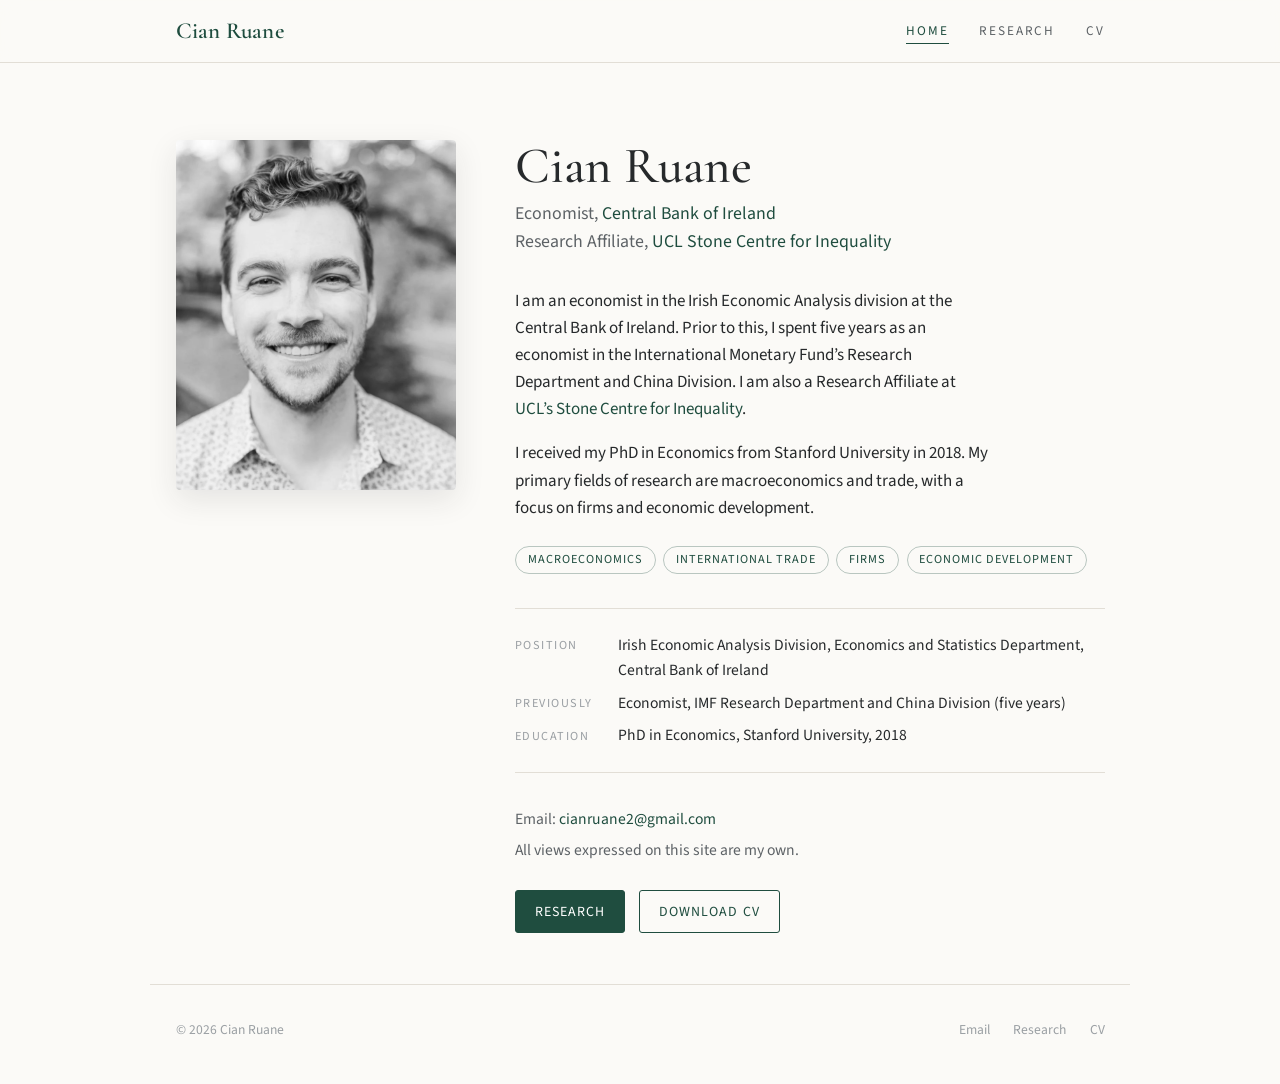
==== index.html @ b176d9f4 "Add files via upload" ====
<!DOCTYPE html>
<html lang="en">
<head>
  <meta charset="utf-8">
  <meta name="viewport" content="width=device-width, initial-scale=1">
  <title>Cian Ruane — Economist</title>
  <meta name="description" content="Cian Ruane is an economist at the Central Bank of Ireland and Research Affiliate at UCL's Stone Centre for Inequality, working on macroeconomics, trade, firms and economic development.">
  <link rel="preconnect" href="https://fonts.googleapis.com">
  <link rel="preconnect" href="https://fonts.gstatic.com" crossorigin>
  <link href="https://fonts.googleapis.com/css2?family=Cormorant+Garamond:ital,wght@0,500;0,600;1,500&family=Source+Sans+3:ital,wght@0,400;0,600;1,400&display=swap" rel="stylesheet">
  <link rel="stylesheet" href="style.css">
  <link rel="icon" href="data:image/svg+xml,<svg xmlns='http://www.w3.org/2000/svg' viewBox='0 0 100 100'><rect width='100' height='100' rx='16' fill='%231f4d3f'/><text x='50' y='68' font-size='58' text-anchor='middle' fill='white' font-family='Georgia,serif'>C</text></svg>">
</head>
<body>

<nav class="nav">
  <div class="nav-inner">
    <a href="index.html" class="nav-name">Cian Ruane</a>
    <ul class="nav-links">
      <li><a href="index.html" class="active">Home</a></li>
      <li><a href="research.html">Research</a></li>
      <li><a href="cv/CianRuane_CV.pdf" target="_blank" rel="noopener">CV</a></li>
    </ul>
  </div>
</nav>

<main class="hero">
  <div>
    <img src="images/cian.jpg" alt="Cian Ruane" class="hero-photo">
  </div>

  <div>
    <h1 class="hero-name">Cian Ruane</h1>
    <p class="hero-role">
      Economist, <a href="https://www.centralbank.ie/" target="_blank" rel="noopener">Central Bank of Ireland</a><br>
      Research Affiliate, <a href="https://www.stone-econ.org/" target="_blank" rel="noopener">UCL Stone Centre for Inequality</a>
    </p>

    <div class="hero-bio">
      <p>I am an economist in the Irish Economic Analysis division at the Central Bank of Ireland. Prior to this, I spent five years as an economist in the International Monetary Fund’s Research Department and China Division. I am also a Research Affiliate at <a href="https://www.stone-econ.org/" target="_blank" rel="noopener">UCL’s Stone Centre for Inequality</a>.</p>
      <p>I received my PhD in Economics from Stanford University in 2018. My primary fields of research are macroeconomics and trade, with a focus on firms and economic development.</p>
    </div>

    <div class="hero-fields">
      <span class="tag">Macroeconomics</span>
      <span class="tag">International Trade</span>
      <span class="tag">Firms</span>
      <span class="tag">Economic Development</span>
    </div>

    <dl class="hero-facts">
      <dt>Position</dt><dd>Irish Economic Analysis Division, Economics and Statistics Department, Central Bank of Ireland</dd>
      <dt>Previously</dt><dd>Economist, IMF Research Department and China Division (five years)</dd>
      <dt>Education</dt><dd>PhD in Economics, Stanford University, 2018</dd>
    </dl>

    <div class="hero-contact">
      <p>Email: <a href="mailto:cianruane2@gmail.com">cianruane2@gmail.com</a></p>
      <p>All views expressed on this site are my own.</p>
    </div>

    <div class="hero-actions">
      <a href="research.html" class="btn primary">Research</a>
      <a href="cv/CianRuane_CV.pdf" class="btn" target="_blank" rel="noopener">Download CV</a>
    </div>
  </div>
</main>

<footer>
  <div>© <span id="year">2026</span> Cian Ruane</div>
  <div>
    <a href="mailto:cianruane2@gmail.com">Email</a>
    <a href="research.html">Research</a>
    <a href="cv/CianRuane_CV.pdf" target="_blank" rel="noopener">CV</a>
  </div>
</footer>
<script>document.getElementById('year').textContent = new Date().getFullYear();</script>
</body>
</html>
---- style.css ----
/* ------------------------------------------------------------
   cianruane.com — stylesheet
   Fonts: Cormorant Garamond (headings) + Source Sans 3 (body)
   Palette: warm off-white ground, deep green accent
   ------------------------------------------------------------ */

:root {
  --ground: #fbfaf7;
  --ink: #26292b;
  --ink-soft: #5d6266;
  --ink-faint: #9a9fa3;
  --accent: #1f4d3f;        /* deep green */
  --accent-soft: #3f7a66;
  --rule: #e2ded6;
  --rule-soft: rgba(226, 222, 214, 0.55);
  --serif: "Cormorant Garamond", "Iowan Old Style", Georgia, serif;
  --sans: "Source Sans 3", "Helvetica Neue", Arial, sans-serif;
  --max: 980px;
}

*, *::before, *::after { box-sizing: border-box; margin: 0; padding: 0; }
html { font-size: 17px; scroll-behavior: smooth; }
body {
  font-family: var(--sans);
  color: var(--ink);
  background: var(--ground);
  line-height: 1.6;
  -webkit-font-smoothing: antialiased;
}
a { color: var(--accent); text-decoration: none; }
a:hover { text-decoration: underline; text-underline-offset: 3px; }

/* ---------- Navigation ---------- */
.nav {
  position: sticky; top: 0; z-index: 10;
  background: rgba(251, 250, 247, 0.9);
  backdrop-filter: blur(10px); -webkit-backdrop-filter: blur(10px);
  border-bottom: 1px solid var(--rule);
}
.nav-inner {
  max-width: var(--max); margin: 0 auto; padding: 0 1.5rem;
  height: 62px; display: flex; align-items: center; justify-content: space-between;
}
.nav-name {
  font-family: var(--serif); font-size: 1.35rem; font-weight: 600;
  color: var(--accent); letter-spacing: 0.01em;
}
.nav-name:hover { text-decoration: none; }
.nav-links { display: flex; gap: 1.8rem; list-style: none; }
.nav-links a {
  font-size: 0.78rem; letter-spacing: 0.14em; text-transform: uppercase;
  color: var(--ink-soft); padding-bottom: 3px;
  border-bottom: 1.5px solid transparent; transition: color .2s, border-color .2s;
}
.nav-links a:hover, .nav-links a.active { color: var(--accent); border-color: var(--accent); text-decoration: none; }

/* ---------- Home / hero ---------- */
.hero {
  max-width: var(--max); margin: 0 auto; padding: 4.5rem 1.5rem 3rem;
  display: grid; grid-template-columns: 280px 1fr; gap: 3.5rem; align-items: start;
}
.hero-photo {
  width: 100%; aspect-ratio: 4 / 5; object-fit: cover; object-position: top;
  border-radius: 4px; filter: grayscale(100%);
  box-shadow: 0 10px 30px rgba(38, 41, 43, 0.10);
}
.hero-name {
  font-family: var(--serif); font-size: 3rem; font-weight: 500; line-height: 1.05;
  color: var(--ink); margin-bottom: 0.4rem;
}
.hero-role { font-size: 1.05rem; color: var(--ink-soft); margin-bottom: 1.8rem; }
.hero-role a { color: var(--accent); }
.hero-bio p { margin-bottom: 1rem; max-width: 60ch; }
.hero-bio p:last-child { margin-bottom: 0; }

.hero-facts {
  display: grid; grid-template-columns: max-content 1fr; column-gap: 1.5rem; row-gap: .45rem;
  margin: 2rem 0; padding: 1.4rem 0; border-top: 1px solid var(--rule); border-bottom: 1px solid var(--rule);
  font-size: 0.92rem;
}
.hero-facts dt { font-size: .72rem; letter-spacing: .12em; text-transform: uppercase; color: var(--ink-faint); padding-top: .2rem; }
.hero-facts dd { color: var(--ink); }

.hero-contact { font-size: .92rem; color: var(--ink-soft); }
.hero-contact p { margin-bottom: .35rem; }
.hero-actions { display: flex; gap: .8rem; margin-top: 1.6rem; flex-wrap: wrap; }
.btn {
  display: inline-block; padding: .55rem 1.1rem; border-radius: 3px; font-size: .82rem;
  letter-spacing: .08em; text-transform: uppercase; border: 1px solid var(--accent);
  color: var(--accent); transition: background .2s, color .2s;
}
.btn:hover { background: var(--accent); color: #fff; text-decoration: none; }
.btn.primary { background: var(--accent); color: #fff; }
.btn.primary:hover { background: var(--accent-soft); border-color: var(--accent-soft); }

.hero-fields { display: flex; flex-wrap: wrap; gap: .45rem; margin-top: 1.4rem; }
.tag {
  font-size: .72rem; letter-spacing: .08em; text-transform: uppercase;
  color: var(--accent); border: 1px solid rgba(31,77,63,.3); border-radius: 999px; padding: .2rem .7rem;
}

/* ---------- Research page ---------- */
.page-head { max-width: var(--max); margin: 0 auto; padding: 3.5rem 1.5rem 1rem; }
.page-title { font-family: var(--serif); font-size: 2.6rem; font-weight: 500; color: var(--ink); line-height: 1.1; }
.page-sub { color: var(--ink-soft); margin-top: .4rem; font-size: .95rem; }
.page-sub a { margin-right: 1.1rem; }

.content { max-width: var(--max); margin: 0 auto; padding: 1rem 1.5rem 3rem; }
.section { margin-bottom: 3rem; }
.section-head { display: flex; align-items: center; gap: 1rem; margin-bottom: 1.2rem; }
.section-head h2 {
  font-family: var(--sans); font-size: .74rem; font-weight: 600; letter-spacing: .16em;
  text-transform: uppercase; color: var(--accent-soft); white-space: nowrap;
}
.section-head::after { content: ""; flex: 1; height: 1px; background: var(--rule); }

.paper { padding: 1.25rem 0; border-bottom: 1px solid var(--rule-soft); }
.paper:last-child { border-bottom: none; }
.paper h3 { font-family: var(--serif); font-size: 1.32rem; font-weight: 600; line-height: 1.3; color: var(--ink); margin-bottom: .2rem; }
.paper h3 a { color: inherit; background-image: linear-gradient(var(--accent), var(--accent)); background-repeat: no-repeat; background-size: 0 1.5px; background-position: 0 100%; transition: background-size .25s ease, color .2s; }
.paper h3 a:hover { text-decoration: none; color: var(--accent); background-size: 100% 1.5px; }
.paper .with { font-size: .9rem; color: var(--ink-soft); }
.paper .venue { font-size: .86rem; font-weight: 600; color: var(--accent); margin-top: .15rem; }
.paper .venue span { font-weight: 400; color: var(--ink-soft); }
.paper .note { font-size: .84rem; color: var(--ink-soft); font-style: italic; margin-top: .15rem; }
.paper .links { font-size: .82rem; margin-top: .35rem; }
.paper .links a { margin-right: .9rem; }
.paper .links a::before { content: "↗ "; color: var(--ink-faint); }

/* collapsible abstract */
.paper details { margin-top: .4rem; font-size: .88rem; }
.paper summary { cursor: pointer; color: var(--accent-soft); font-size: .8rem; list-style: none; user-select: none; display: inline-block; }
.paper summary::-webkit-details-marker { display: none; }
.paper summary::before { content: "+ "; }
.paper details[open] summary::before { content: "− "; }
.paper details p {
  margin-top: .55rem; padding: .9rem 1rem; color: var(--ink-soft); line-height: 1.6;
  background: rgba(226, 222, 214, .18); border-left: 2px solid var(--rule); text-align: justify; hyphens: auto;
}

/* compact lists (discussions, reports) */
.item { padding: .7rem 0; border-bottom: 1px solid var(--rule-soft); font-size: .95rem; }
.item:last-child { border-bottom: none; }
.item .t { font-weight: 600; color: var(--ink); }
.item .by { color: var(--ink-soft); }
.item .where { display: block; font-size: .85rem; color: var(--ink-soft); margin-top: .1rem; }

/* ---------- Footer ---------- */
footer {
  max-width: var(--max); margin: 0 auto; padding: 2rem 1.5rem 2.5rem;
  border-top: 1px solid var(--rule); display: flex; justify-content: space-between; gap: 1rem; flex-wrap: wrap;
  font-size: .8rem; color: var(--ink-faint);
}
footer a { color: var(--ink-faint); margin-left: 1.2rem; }
footer a:hover { color: var(--accent); }

/* ---------- Responsive ---------- */
@media (max-width: 720px) {
  html { font-size: 16px; }
  .hero { grid-template-columns: 1fr; gap: 2rem; padding-top: 2.5rem; }
  .hero-photo { max-width: 240px; }
  .hero-name { font-size: 2.4rem; }
  .page-title { font-size: 2.1rem; }
  .nav-links { gap: 1.1rem; }
  .nav-links a { font-size: .72rem; }
  footer { flex-direction: column; }
  footer a { margin-left: 0; margin-right: 1.2rem; }
}
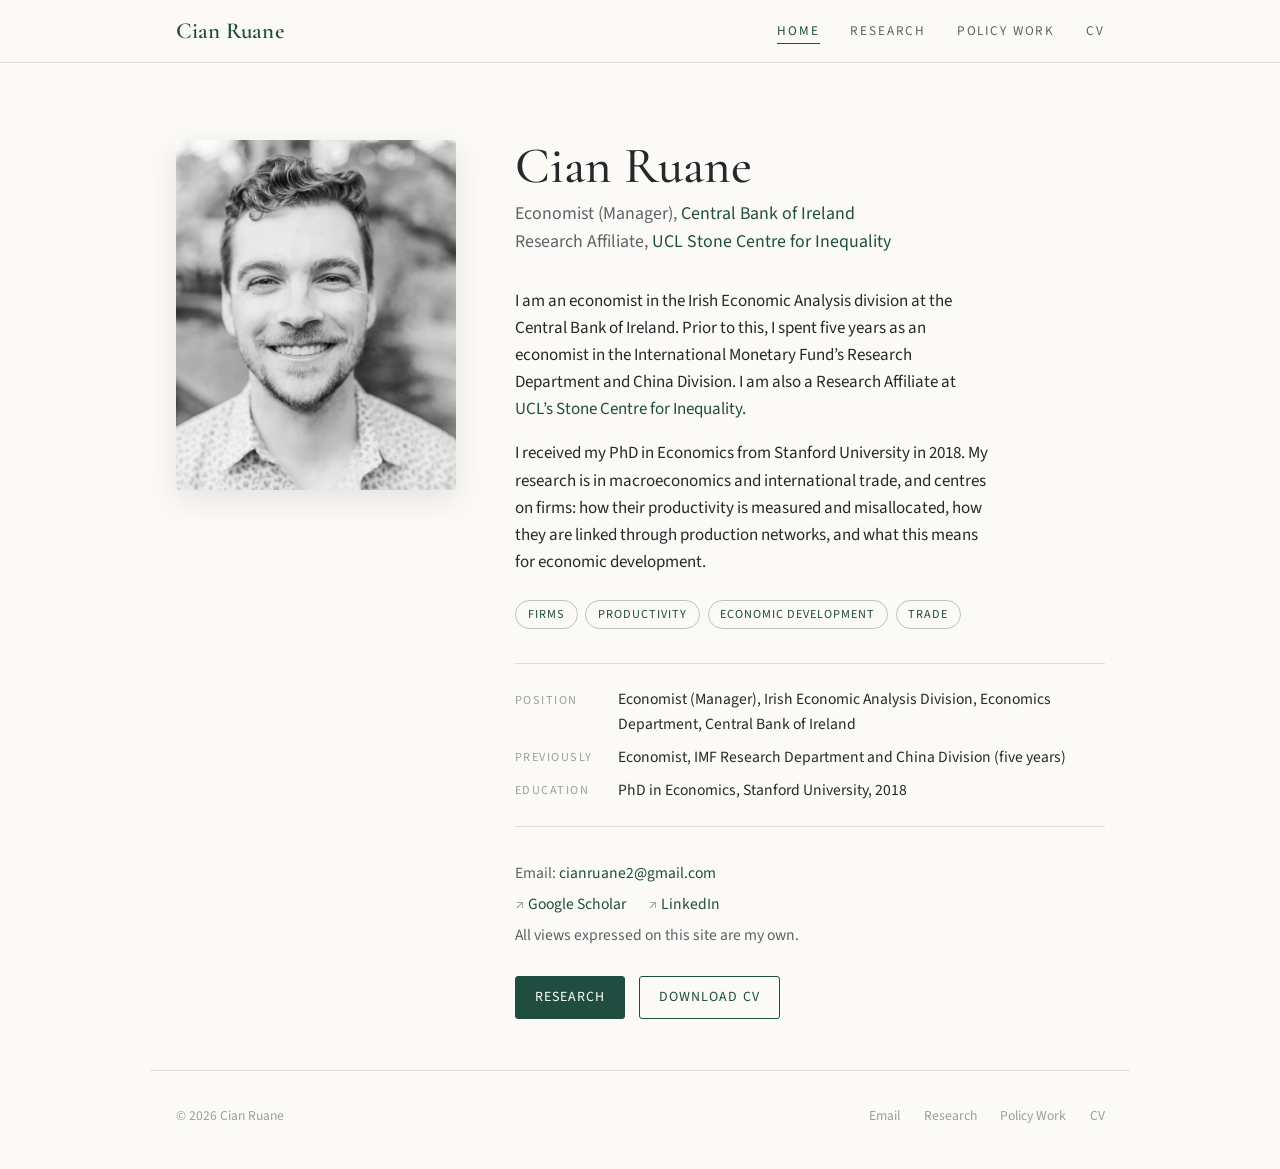
==== commit 05b77630: "Add files via upload" ====
--- a/index.html
+++ b/index.html
@@ -19,6 +19,7 @@
     <ul class="nav-links">
       <li><a href="index.html" class="active">Home</a></li>
       <li><a href="research.html">Research</a></li>
+      <li><a href="policy.html">Policy Work</a></li>
       <li><a href="cv/CianRuane_CV.pdf" target="_blank" rel="noopener">CV</a></li>
     </ul>
   </div>
@@ -32,30 +33,34 @@
   <div>
     <h1 class="hero-name">Cian Ruane</h1>
     <p class="hero-role">
-      Economist, <a href="https://www.centralbank.ie/" target="_blank" rel="noopener">Central Bank of Ireland</a><br>
+      Economist (Manager), <a href="https://www.centralbank.ie/" target="_blank" rel="noopener">Central Bank of Ireland</a><br>
       Research Affiliate, <a href="https://www.stone-econ.org/" target="_blank" rel="noopener">UCL Stone Centre for Inequality</a>
     </p>
 
     <div class="hero-bio">
       <p>I am an economist in the Irish Economic Analysis division at the Central Bank of Ireland. Prior to this, I spent five years as an economist in the International Monetary Fund’s Research Department and China Division. I am also a Research Affiliate at <a href="https://www.stone-econ.org/" target="_blank" rel="noopener">UCL’s Stone Centre for Inequality</a>.</p>
-      <p>I received my PhD in Economics from Stanford University in 2018. My primary fields of research are macroeconomics and trade, with a focus on firms and economic development.</p>
+      <p>I received my PhD in Economics from Stanford University in 2018. My research is in macroeconomics and international trade, and centres on firms: how their productivity is measured and misallocated, how they are linked through production networks, and what this means for economic development.</p>
     </div>
 
     <div class="hero-fields">
-      <span class="tag">Macroeconomics</span>
-      <span class="tag">International Trade</span>
       <span class="tag">Firms</span>
+      <span class="tag">Productivity</span>
       <span class="tag">Economic Development</span>
+      <span class="tag">Trade</span>
     </div>
 
     <dl class="hero-facts">
-      <dt>Position</dt><dd>Irish Economic Analysis Division, Economics and Statistics Department, Central Bank of Ireland</dd>
+      <dt>Position</dt><dd>Economist (Manager), Irish Economic Analysis Division, Economics Department, Central Bank of Ireland</dd>
       <dt>Previously</dt><dd>Economist, IMF Research Department and China Division (five years)</dd>
       <dt>Education</dt><dd>PhD in Economics, Stanford University, 2018</dd>
     </dl>
 
     <div class="hero-contact">
       <p>Email: <a href="mailto:cianruane2@gmail.com">cianruane2@gmail.com</a></p>
+      <p class="profiles">
+        <a href="https://scholar.google.com/citations?user=1qoMaBkAAAAJ" target="_blank" rel="noopener">Google Scholar</a>
+        <a href="https://www.linkedin.com/in/cian-ruane-a4b4a42b" target="_blank" rel="noopener">LinkedIn</a>
+      </p>
       <p>All views expressed on this site are my own.</p>
     </div>
 
@@ -71,6 +76,7 @@
   <div>
     <a href="mailto:cianruane2@gmail.com">Email</a>
     <a href="research.html">Research</a>
+    <a href="policy.html">Policy Work</a>
     <a href="cv/CianRuane_CV.pdf" target="_blank" rel="noopener">CV</a>
   </div>
 </footer>
--- a/style.css
+++ b/style.css
@@ -83,6 +83,8 @@
 
 .hero-contact { font-size: .92rem; color: var(--ink-soft); }
 .hero-contact p { margin-bottom: .35rem; }
+.hero-contact .profiles a { margin-right: 1.1rem; }
+.hero-contact .profiles a::before { content: "↗ "; color: var(--ink-faint); }
 .hero-actions { display: flex; gap: .8rem; margin-top: 1.6rem; flex-wrap: wrap; }
 .btn {
   display: inline-block; padding: .55rem 1.1rem; border-radius: 3px; font-size: .82rem;
@@ -120,8 +122,13 @@
 .paper h3 a { color: inherit; background-image: linear-gradient(var(--accent), var(--accent)); background-repeat: no-repeat; background-size: 0 1.5px; background-position: 0 100%; transition: background-size .25s ease, color .2s; }
 .paper h3 a:hover { text-decoration: none; color: var(--accent); background-size: 100% 1.5px; }
 .paper .with { font-size: .9rem; color: var(--ink-soft); }
-.paper .venue { font-size: .86rem; font-weight: 600; color: var(--accent); margin-top: .15rem; }
-.paper .venue span { font-weight: 400; color: var(--ink-soft); }
+.paper .venue { font-size: .92rem; margin-top: .35rem; color: var(--ink-soft); }
+.paper .venue .j {
+  display: inline-block; font-family: var(--serif); font-size: 1.02rem; font-weight: 600; font-style: italic;
+  color: var(--accent); background: rgba(31,77,63,.07); border-left: 3px solid var(--accent);
+  padding: .05rem .55rem .05rem .5rem; margin-right: .4rem; border-radius: 0 3px 3px 0;
+}
+.paper .venue .status { font-weight: 600; color: var(--ink); }
 .paper .note { font-size: .84rem; color: var(--ink-soft); font-style: italic; margin-top: .15rem; }
 .paper .links { font-size: .82rem; margin-top: .35rem; }
 .paper .links a { margin-right: .9rem; }
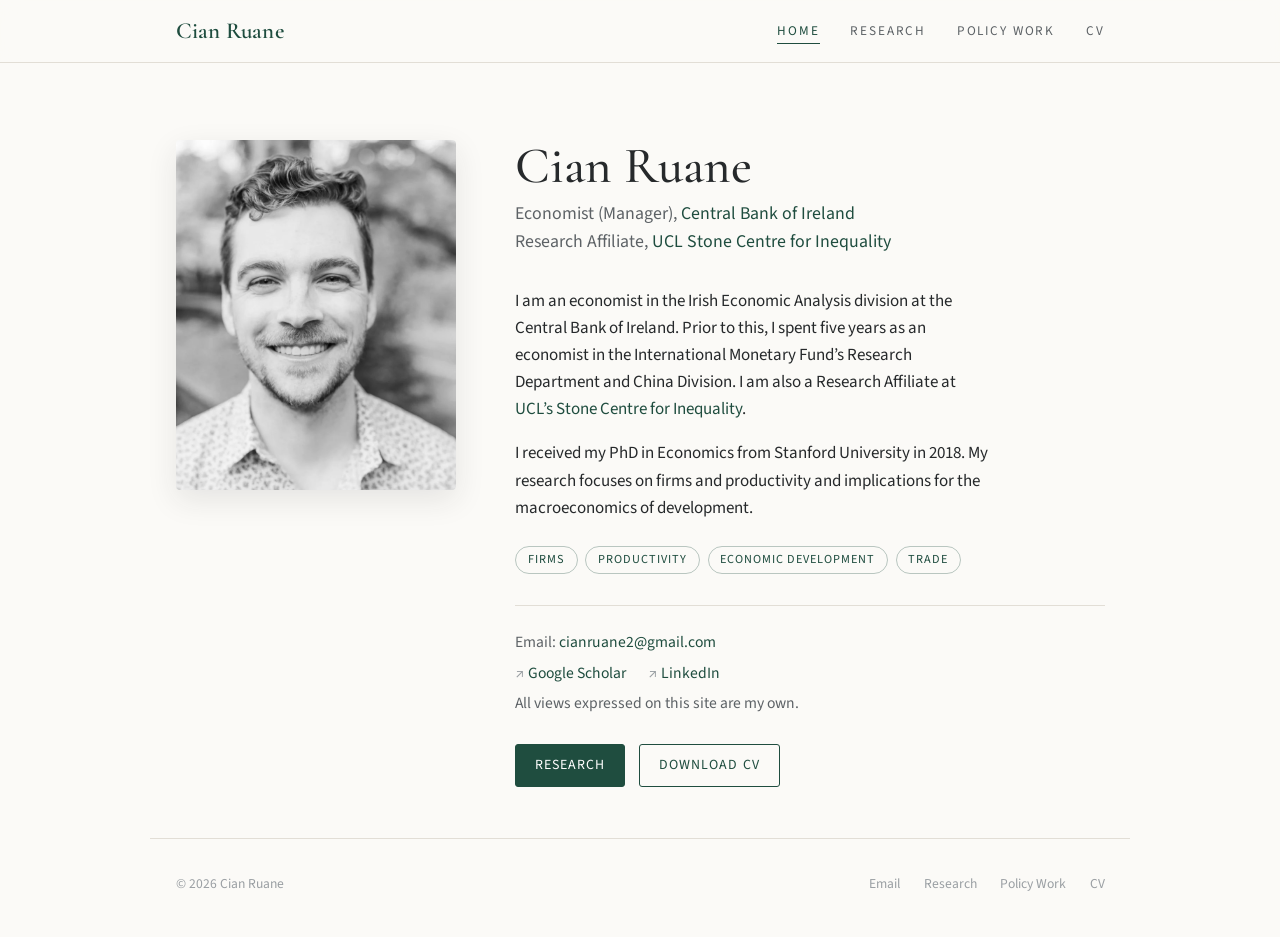
==== commit d1157dbd: "Add files via upload" ====
--- a/index.html
+++ b/index.html
@@ -39,7 +39,7 @@
 
     <div class="hero-bio">
       <p>I am an economist in the Irish Economic Analysis division at the Central Bank of Ireland. Prior to this, I spent five years as an economist in the International Monetary Fund’s Research Department and China Division. I am also a Research Affiliate at <a href="https://www.stone-econ.org/" target="_blank" rel="noopener">UCL’s Stone Centre for Inequality</a>.</p>
-      <p>I received my PhD in Economics from Stanford University in 2018. My research is in macroeconomics and international trade, and centres on firms: how their productivity is measured and misallocated, how they are linked through production networks, and what this means for economic development.</p>
+      <p>I received my PhD in Economics from Stanford University in 2018. My research focuses on firms and productivity and implications for the macroeconomics of development.</p>
     </div>
 
     <div class="hero-fields">
@@ -49,11 +49,6 @@
       <span class="tag">Trade</span>
     </div>
 
-    <dl class="hero-facts">
-      <dt>Position</dt><dd>Economist (Manager), Irish Economic Analysis Division, Economics Department, Central Bank of Ireland</dd>
-      <dt>Previously</dt><dd>Economist, IMF Research Department and China Division (five years)</dd>
-      <dt>Education</dt><dd>PhD in Economics, Stanford University, 2018</dd>
-    </dl>
 
     <div class="hero-contact">
       <p>Email: <a href="mailto:cianruane2@gmail.com">cianruane2@gmail.com</a></p>
--- a/style.css
+++ b/style.css
@@ -81,7 +81,7 @@
 .hero-facts dt { font-size: .72rem; letter-spacing: .12em; text-transform: uppercase; color: var(--ink-faint); padding-top: .2rem; }
 .hero-facts dd { color: var(--ink); }
 
-.hero-contact { font-size: .92rem; color: var(--ink-soft); }
+.hero-contact { font-size: .92rem; color: var(--ink-soft); margin-top: 1.8rem; padding-top: 1.4rem; border-top: 1px solid var(--rule); }
 .hero-contact p { margin-bottom: .35rem; }
 .hero-contact .profiles a { margin-right: 1.1rem; }
 .hero-contact .profiles a::before { content: "↗ "; color: var(--ink-faint); }
@@ -124,9 +124,8 @@
 .paper .with { font-size: .9rem; color: var(--ink-soft); }
 .paper .venue { font-size: .92rem; margin-top: .35rem; color: var(--ink-soft); }
 .paper .venue .j {
-  display: inline-block; font-family: var(--serif); font-size: 1.02rem; font-weight: 600; font-style: italic;
-  color: var(--accent); background: rgba(31,77,63,.07); border-left: 3px solid var(--accent);
-  padding: .05rem .55rem .05rem .5rem; margin-right: .4rem; border-radius: 0 3px 3px 0;
+  font-family: var(--serif); font-size: 1.05rem; font-weight: 600; font-style: italic;
+  color: var(--accent); margin-right: .35rem;
 }
 .paper .venue .status { font-weight: 600; color: var(--ink); }
 .paper .note { font-size: .84rem; color: var(--ink-soft); font-style: italic; margin-top: .15rem; }
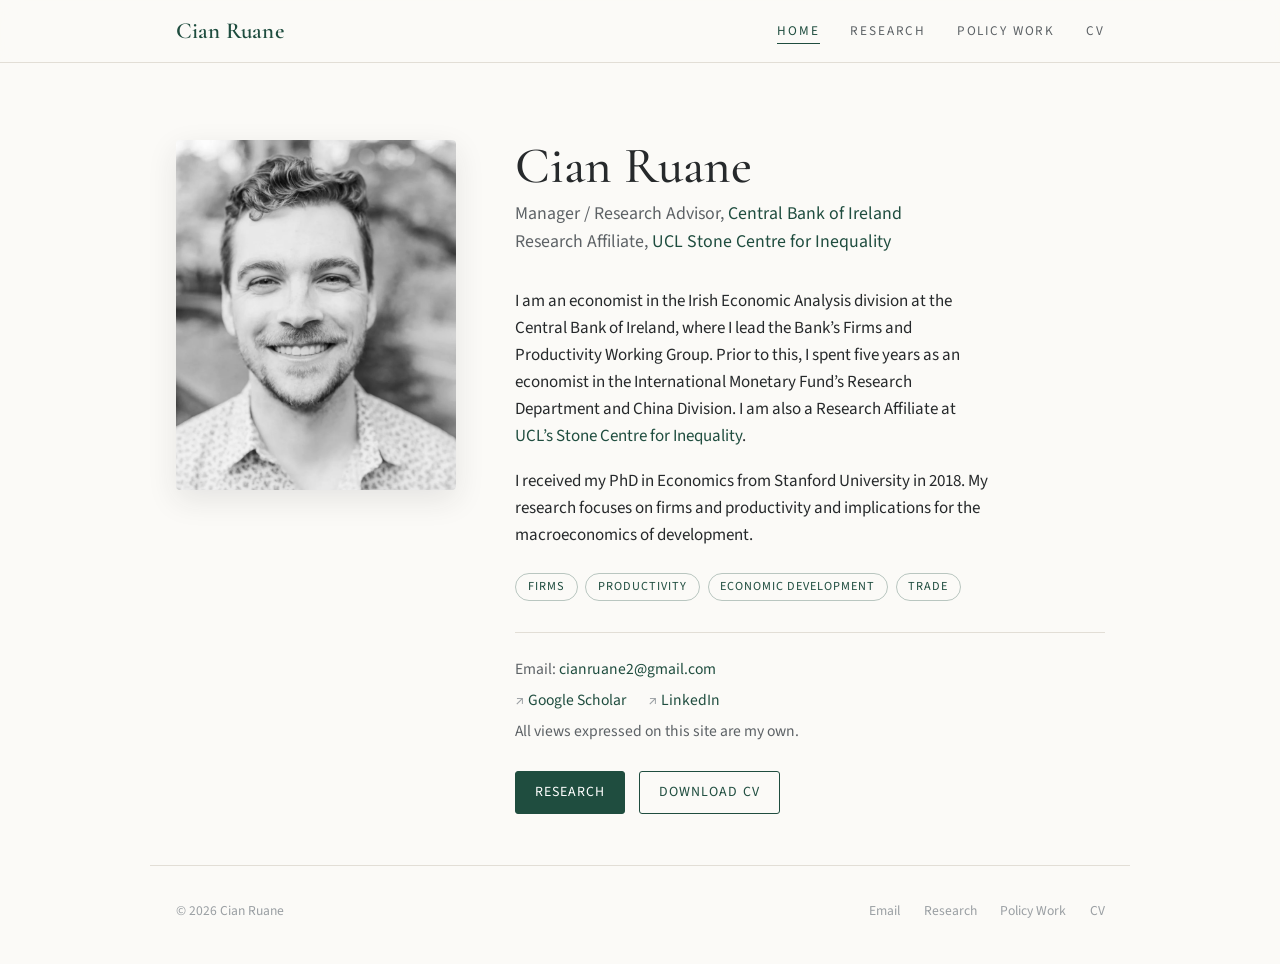
==== commit 0f0a92f8: "Add files via upload Sept 2026 updates" ====
--- a/index.html
+++ b/index.html
@@ -33,12 +33,12 @@
   <div>
     <h1 class="hero-name">Cian Ruane</h1>
     <p class="hero-role">
-      Economist (Manager), <a href="https://www.centralbank.ie/" target="_blank" rel="noopener">Central Bank of Ireland</a><br>
+      Manager / Research Advisor, <a href="https://www.centralbank.ie/" target="_blank" rel="noopener">Central Bank of Ireland</a><br>
       Research Affiliate, <a href="https://www.stone-econ.org/" target="_blank" rel="noopener">UCL Stone Centre for Inequality</a>
     </p>
 
     <div class="hero-bio">
-      <p>I am an economist in the Irish Economic Analysis division at the Central Bank of Ireland. Prior to this, I spent five years as an economist in the International Monetary Fund’s Research Department and China Division. I am also a Research Affiliate at <a href="https://www.stone-econ.org/" target="_blank" rel="noopener">UCL’s Stone Centre for Inequality</a>.</p>
+      <p>I am an economist in the Irish Economic Analysis division at the Central Bank of Ireland, where I lead the Bank’s Firms and Productivity Working Group. Prior to this, I spent five years as an economist in the International Monetary Fund’s Research Department and China Division. I am also a Research Affiliate at <a href="https://www.stone-econ.org/" target="_blank" rel="noopener">UCL’s Stone Centre for Inequality</a>.</p>
       <p>I received my PhD in Economics from Stanford University in 2018. My research focuses on firms and productivity and implications for the macroeconomics of development.</p>
     </div>
 
